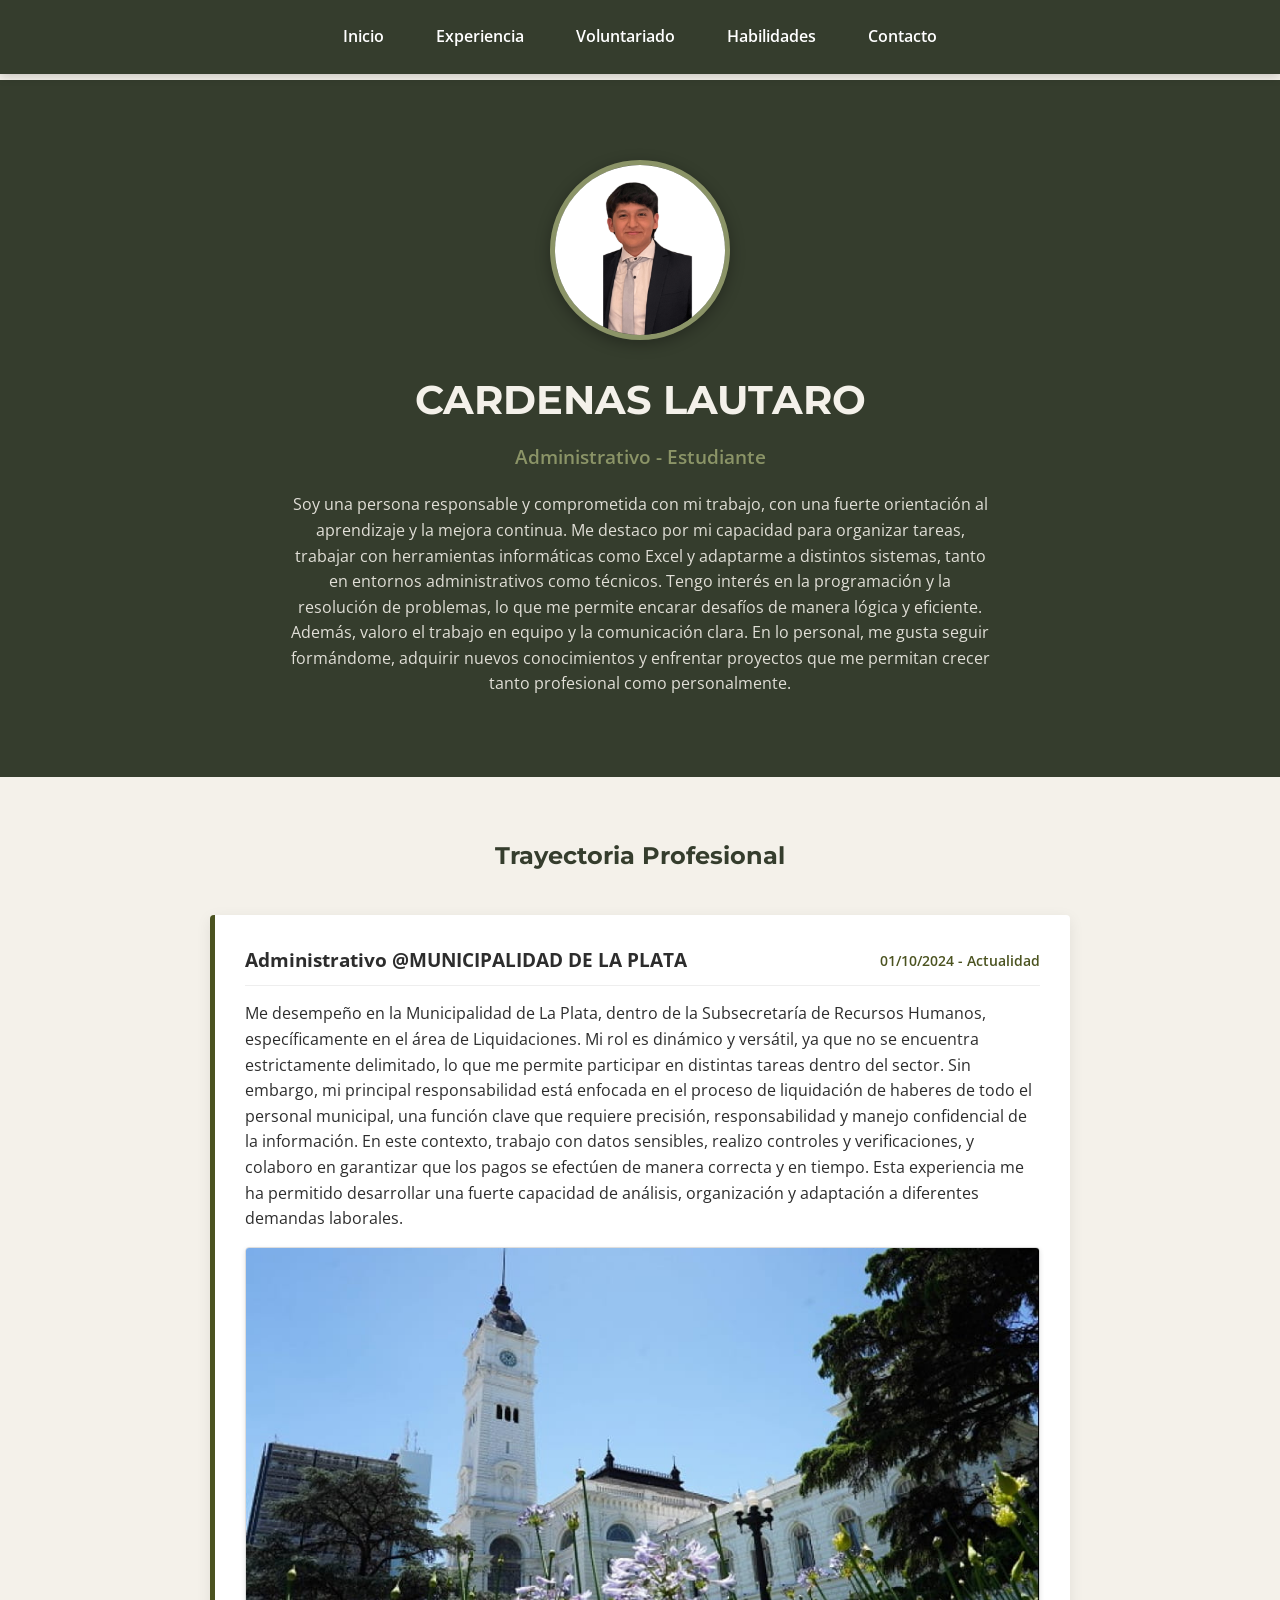
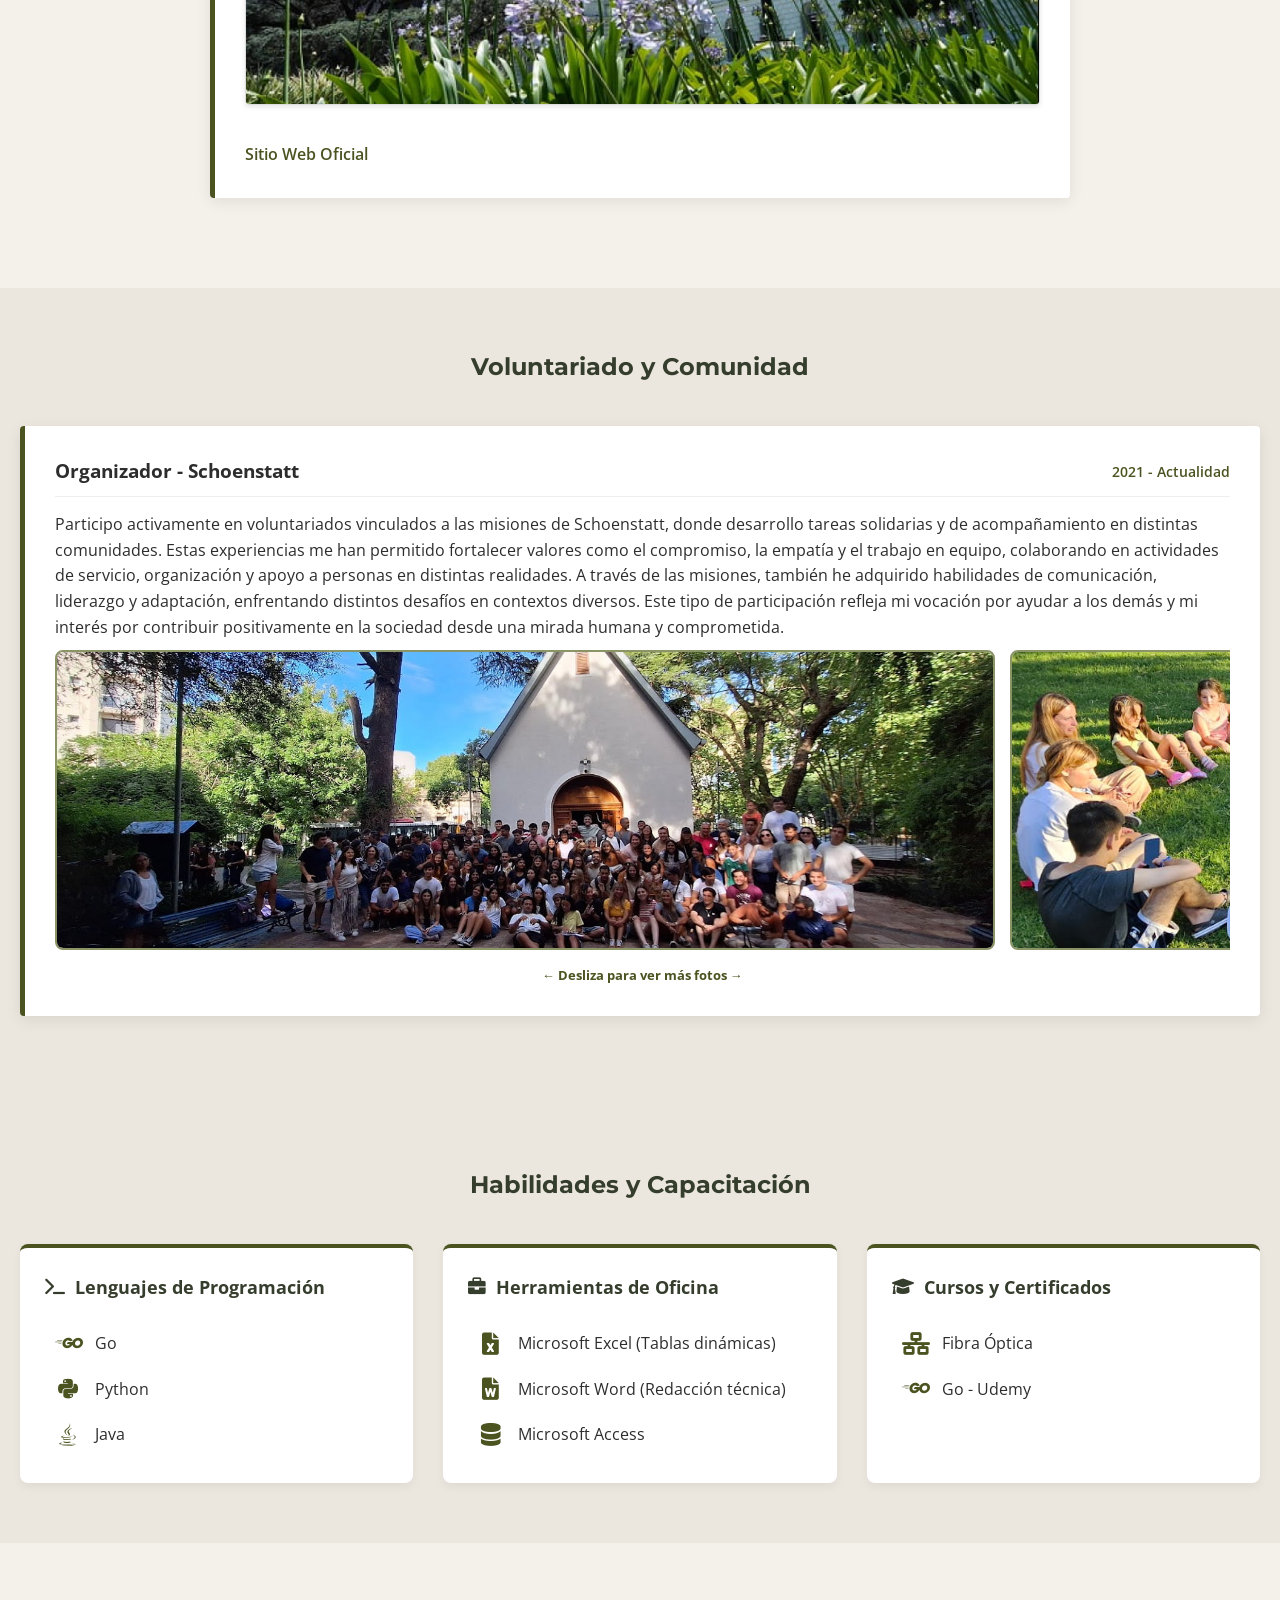
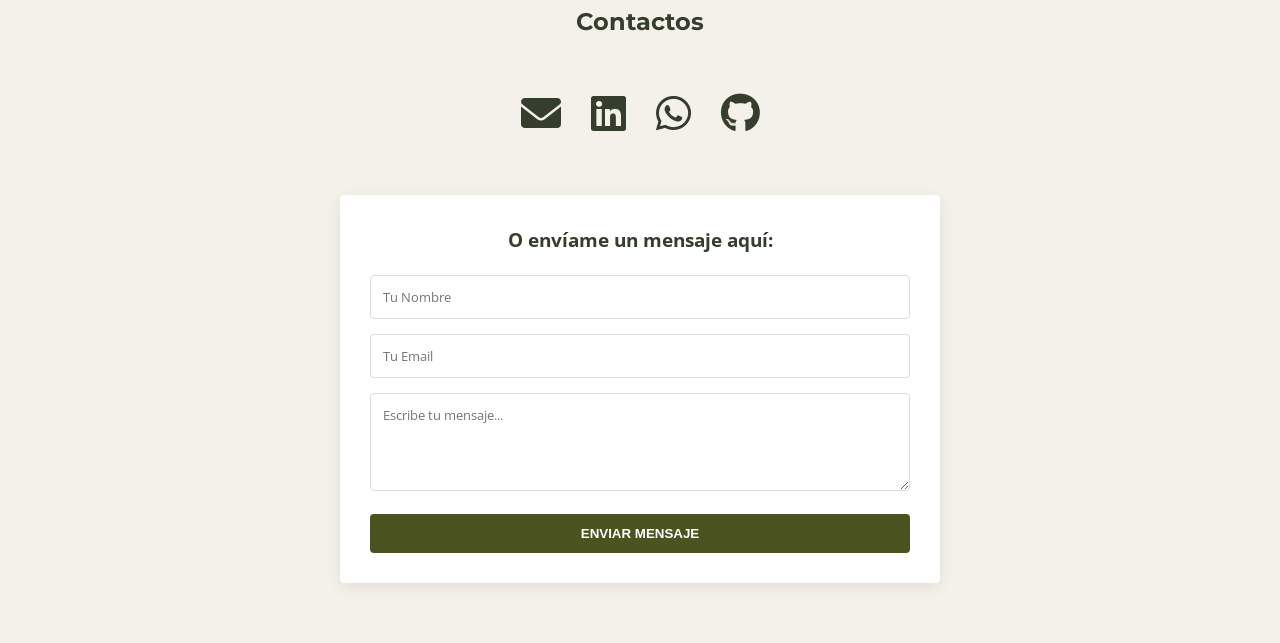
==== index.html @ 881a5c1f "Fix issue #2: Renombrar index.htm a index.html" ====
<!DOCTYPE html>
<html lang="es">
<head>
    <meta charset="UTF-8">
    <meta name="viewport" content="width=device-width, initial-scale=1.0">
    <title>CV Profesional</title> <link href="https://fonts.googleapis.com/css2?family=Montserrat:wght@700&family=Open+Sans:wght@400;600&display=swap" rel="stylesheet">
    <link rel="stylesheet" href="https://cdnjs.cloudflare.com/ajax/libs/font-awesome/6.0.0/css/all.min.css">
    <link rel="stylesheet" href="style.css">
</head>
<body>

    <nav class="navbar">
        <div class="nav-container">
            <a href="#inicio" class="nav-link">Inicio</a>
            <a href="#experiencia" class="nav-link">Experiencia</a>
            <a href="#voluntariado" class="nav-link">Voluntariado</a> 
            <a href="#habilidades" class="nav-link">Habilidades</a>
            <a href="#contacto" class="nav-link">Contacto</a>
        </div>
    </nav>

    <header id="inicio" class="hero-section">
        <div class="hero-content">
            <img src="./fotos/yo.png" alt="Foto de Perfil de TU NOMBRE" class="profile-img">
            
            <h1 class="main-title">CARDENAS LAUTARO</h1> 
            
            <p class="subtitle">Administrativo - Estudiante</p> 
            
            <p class="about-me">Soy una persona responsable y comprometida con mi trabajo, con una fuerte orientación al aprendizaje y la mejora continua. Me destaco por mi capacidad para organizar tareas, trabajar con herramientas informáticas como Excel y adaptarme a distintos sistemas, tanto en entornos administrativos como técnicos. Tengo interés en la programación y la resolución de problemas, lo que me permite encarar desafíos de manera lógica y eficiente. Además, valoro el trabajo en equipo y la comunicación clara. En lo personal, me gusta seguir formándome, adquirir nuevos conocimientos y enfrentar proyectos que me permitan crecer tanto profesional como personalmente.</p> 
        </div>
    </header>

    <section id="experiencia" class="section-container">
        <h2 class="section-title">Trayectoria Profesional</h2>
        
        <div class="card job-card">
            <div class="card-header">
                <h3>Administrativo @MUNICIPALIDAD DE LA PLATA</h3>
                <p class="date">01/10/2024 - Actualidad</p>
            </div>
            
            <div class="card-body">
                <p>Me desempeño en la Municipalidad de La Plata, dentro de la Subsecretaría de Recursos Humanos, específicamente en el área de Liquidaciones. Mi rol es dinámico y versátil, ya que no se encuentra estrictamente delimitado, lo que me permite participar en distintas tareas dentro del sector. Sin embargo, mi principal responsabilidad está enfocada en el proceso de liquidación de haberes de todo el personal municipal, una función clave que requiere precisión, responsabilidad y manejo confidencial de la información. En este contexto, trabajo con datos sensibles, realizo controles y verificaciones, y colaboro en garantizar que los pagos se efectúen de manera correcta y en tiempo. Esta experiencia me ha permitido desarrollar una fuerte capacidad de análisis, organización y adaptación a diferentes demandas laborales.</p>
                
                <img src="./fotos/muni.jpg" alt="Evidencia de trabajo en Empresa" class="work-img">

                <div class="card-links">
                    <a href="https://www.laplata.gob.ar/#/" target="_blank" class="external-link">Sitio Web Oficial</a>
                </div>
            </div>
        </div>
        
        </section>

    <section id="voluntariado" class="section-container bg-alt">
    <h2 class="section-title">Voluntariado y Comunidad</h2>
    
    <div class="card volunteer-card">
        <div class="card-header">
            <h3>Organizador - Schoenstatt</h3>
            <p class="date">2021 - Actualidad</p>
        </div>
        <div class="card-body">
            <p>Participo activamente en voluntariados vinculados a las misiones de Schoenstatt, donde desarrollo tareas solidarias y de acompañamiento en distintas comunidades. Estas experiencias me han permitido fortalecer valores como el compromiso, la empatía y el trabajo en equipo, colaborando en actividades de servicio, organización y apoyo a personas en distintas realidades. A través de las misiones, también he adquirido habilidades de comunicación, liderazgo y adaptación, enfrentando distintos desafíos en contextos diversos. Este tipo de participación refleja mi vocación por ayudar a los demás y mi interés por contribuir positivamente en la sociedad desde una mirada humana y comprometida.</p>
            
            <div class="carrusel">
                <img src="./fotos/mf1.jpg" alt="Foto 1">
                <img src="./fotos/mf2.jpg" alt="Foto 2">
                <img src="./fotos/mf3.jpg" alt="Foto 3">
            </div>
            <p class="instruccion-carrusel">← Desliza para ver más fotos →</p>
        </div>
    </div>
</section>

    </section>

    <section id="habilidades" class="section-container bg-alt">
    <h2 class="section-title">Habilidades y Capacitación</h2>

    <div class="skills-grid-profesional">
        
        <div class="skill-group">
            <h4><i class="fas fa-terminal"></i> Lenguajes de Programación</h4>
            <ul class="lista-habilidades">
                <li><i class="fab fa-golang"></i> Go</li> 
                <li><i class="fab fa-python"></i> Python</li> 
                <li><i class="fab fa-java"></i> Java</li> 
            </ul>
        </div>

        <div class="skill-group">
            <h4><i class="fas fa-briefcase"></i> Herramientas de Oficina</h4>
            <ul class="lista-habilidades">
                <li><i class="fas fa-file-excel"></i> Microsoft Excel (Tablas dinámicas)</li>
                <li><i class="fas fa-file-word"></i> Microsoft Word (Redacción técnica)</li>
                <li><i class="fas fa-database"></i> Microsoft Access</li>
            </ul>
        </div>

        <div class="skill-group">
            <h4><i class="fas fa-graduation-cap"></i> Cursos y Certificados</h4>
            <ul class="lista-habilidades">
                <li><i class="fas fa-network-wired"></i> Fibra Óptica</li>
                <li><i class="fab fa-golang"></i> Go - Udemy</li>
            </ul>
        </div>

    </div>
</section>

    <section id="contacto" class="section-container">
        <h2 class="section-title">Contactos</h2>
        
        <div class="contact-links-bar">
            <a href="mailto:cardenaslautaro@gmail.com" class="contact-icon" title="Enviar Mail">
                <i class="fas fa-envelope"></i>
            </a>
            
            <a href="https://www.linkedin.com/in/lautaro-c%C3%A1rdenas-45a643280/" target="_blank" class="contact-icon" title="LinkedIn">
                <i class="fab fa-linkedin"></i>
            </a>
            
            <a href="https://wa.me/5492214946149" target="_blank" class="contact-icon" title="WhatsApp">
                <i class="fab fa-whatsapp"></i>
            </a>
            
            <a href="https://github.com/lautaroCardenas" target="_blank" class="contact-icon" title="GitHub">
                <i class="fab fa-github"></i>
            </a>
        </div>

        <form class="contact-form">
            <h3>O envíame un mensaje aquí:</h3>
            <div class="form-group">
                <input type="text" placeholder="Tu Nombre" required>
            </div>
            <div class="form-group">
                <input type="email" placeholder="Tu Email" required>
            </div>
            <div class="form-group">
                <textarea rows="4" placeholder="Escribe tu mensaje..."></textarea>
            </div>
            <button type="submit" class="btn-submit">Enviar Mensaje</button>
        </form>
    </section>

    <button id="scroll-btn" class="floating-btn" title="Volver arriba">↑</button>

    <script src="script.js"></script>
</body>
</html>
---- style.css ----
:root {
    --militar-dark: #353d2d;    
    --militar-olive: #4b5320;   
    --militar-accent: #8b9467;  
    --earth-light: #f4f1ea;     
    --text-main: #2d2d2d;
    --text-light: #f4f1ea;
    --white: #ffffff;
    --transition: all 0.3s ease;
}

/* Estilos Globales */
* { box-sizing: border-box; margin: 0; padding: 0; }

body {
    font-family: 'Open Sans', sans-serif;
    color: var(--text-main);
    background-color: var(--earth-light);
    line-height: 1.6;
    scroll-behavior: smooth;
    padding-top: 80px; 
}

/* Navbar */
.navbar {
    position: fixed; top: 0; width: 100%;
    background-color: var(--militar-dark);
    padding: 1rem 0; z-index: 1000;
    box-shadow: 0 2px 10px rgba(0,0,0,0.2);
}
.nav-container { display: flex; justify-content: center; gap: 20px; }
.nav-link {
    color: var(--white); text-decoration: none;
    font-weight: 600; padding: 8px 16px;
    border-radius: 4px; transition: var(--transition);
}

.nav-link:hover {
    background-color: var(--militar-accent);
    color: var(--militar-dark);
}


.hero-section {
    padding: 80px 20px;
    background-color: var(--militar-dark);
    color: var(--text-light);
    text-align: center;
}
.profile-img {
    width: 180px; height: 180px;
    border-radius: 50%;
    border: 5px solid var(--militar-accent);
    margin-bottom: 20px;
    object-fit: cover; /* Asegura que la foto real no se deforme */
    box-shadow: 0 4px 15px rgba(0,0,0,0.3);
}
.main-title { font-family: 'Montserrat', sans-serif; font-size: 2.5rem; margin-bottom: 10px; }
.subtitle { font-size: 1.2rem; color: var(--militar-accent); font-weight: 600; margin-bottom: 20px; }
.about-me { max-width: 700px; margin: 0 auto; font-size: 1rem; opacity: 0.9; }

/* Tarjetas y Contenedores */
.section-container { max-width: 900px; margin: 0 auto; padding: 60px 20px; }
.section-title { text-align: center; margin-bottom: 40px; font-family: 'Montserrat', sans-serif; color: var(--militar-dark); }
.bg-alt { background-color: #ebe7de; max-width: 100%; padding-left: 20px; padding-right: 20px;}
.bg-alt .section-container { max-width: 900px; margin: 0 auto; }

.card {
    background: var(--white);
    padding: 30px;
    border-left: 5px solid var(--militar-olive);
    box-shadow: 0 4px 15px rgba(0,0,0,0.08);
    border-radius: 4px;
    margin-bottom: 30px;
}
.card-header { display: flex; justify-content: space-between; align-items: center; margin-bottom: 15px; border-bottom: 1px solid #eee; padding-bottom: 10px; }
.date { font-weight: 600; color: var(--militar-olive); font-size: 0.9rem; }

/* ESTILOS PARA FOTOS DE TRABAJO/VOLUNTARIADO */
.work-img {
    max-width: 100%;
    height: auto;
    border-radius: 4px;
    margin-top: 15px;
    margin-bottom: 15px;
    border: 1px solid #ddd;
    box-shadow: 0 2px 5px rgba(0,0,0,0.1);
}

.card-links { margin-top: 15px; }
.external-link { color: var(--militar-olive); text-decoration: none; font-weight: 600; }
.external-link:hover { text-decoration: underline; }


.contact-links-bar {
    display: flex;
    justify-content: center;
    gap: 30px;
    margin-bottom: 50px;
    font-size: 2.5rem; /* Tamaño de los iconos */
}
.contact-icon {
    color: var(--militar-dark);
    transition: var(--transition);
    text-decoration: none;
}
.contact-icon:hover {
    color: var(--militar-accent);
    transform: scale(1.15); /* Efecto de agrandamiento al pasar el mouse */
}

/* Formulario */
.contact-form { max-width: 600px; margin: 0 auto; background: var(--white); padding: 30px; border-radius: 4px; box-shadow: 0 4px 15px rgba(0,0,0,0.08); }
.contact-form h3 { margin-bottom: 20px; color: var(--militar-dark); text-align: center; }
.form-group { margin-bottom: 15px; }
.contact-form input, .contact-form textarea { width: 100%; padding: 12px; border: 1px solid #ddd; border-radius: 4px; font-family: inherit; }

.btn-submit {
    background-color: var(--militar-olive); color: var(--white);
    border: none; padding: 12px 25px; width: 100%;
    cursor: pointer; font-weight: bold; text-transform: uppercase;
    transition: var(--transition); border-radius: 4px;
}
.btn-submit:hover { background-color: var(--militar-dark); }

/* Botón Flotante (JavaScript) */
.floating-btn {
    position: fixed; bottom: 30px; right: 30px;
    background-color: var(--militar-accent); color: var(--militar-dark);
    border: none; width: 50px; height: 50px; border-radius: 50%;
    cursor: pointer; box-shadow: 0 4px 10px rgba(0,0,0,0.3);
    display: none; font-size: 1.5rem; font-weight: bold; z-index: 100;
    transition: var(--transition);
}
.floating-btn:hover { background-color: var(--militar-olive); color: var(--white); }

/* Estilos del Carrusel */
.carrusel {
    display: flex;
    overflow-x: auto; /* Permite el scroll horizontal */
    scroll-snap-type: x mandatory; /* Hace que las fotos se "peguen" al deslizar */
    gap: 15px;
    padding: 10px 0;
    scrollbar-width: thin; /* Barra de scroll fina en Firefox */
    scrollbar-color: var(--militar-olive) transparent;
}

.carrusel img {
    flex: 0 0 80%; /* Cada foto ocupa el 80% del ancho de la tarjeta */
    height: 300px;
    object-fit: cover;
    border-radius: 8px;
    scroll-snap-align: center; /* Centra cada foto al deslizar */
    border: 2px solid var(--militar-accent);
}

.instruccion-carrusel {
    text-align: center;
    font-size: 0.8rem;
    color: var(--militar-olive);
    margin-top: 5px;
    font-weight: bold;
}

.carrusel::-webkit-scrollbar {
    height: 8px;
}
.carrusel::-webkit-scrollbar-thumb {
    background: var(--militar-olive);
    border-radius: 10px;
}

/* Contenedor Grid para las listas */
.skills-grid-profesional {
    display: grid;
    grid-template-columns: repeat(auto-fit, minmax(280px, 1fr));
    gap: 30px;
    margin-top: 20px;
}

.skill-group {
    background: var(--white);
    padding: 25px;
    border-radius: 8px;
    box-shadow: 0 4px 10px rgba(0,0,0,0.05);
    border-top: 4px solid var(--militar-olive); 
}

.skill-group h4 {
    margin-bottom: 20px;
    color: var(--militar-dark);
    font-size: 1.1rem;
    display: flex;
    align-items: center;
    gap: 10px;
}

/* Estilo de la lista con logos */
.lista-habilidades {
    list-style: none;
    padding: 0;
}

.lista-habilidades li {
    display: flex;
    align-items: center;
    gap: 15px; /* Espacio entre el logo y el texto */
    padding: 10px;
    border-radius: 5px;
    transition: var(--transition); 
    cursor: default;
}

/* ICONOS */
.lista-habilidades li i {
    font-size: 1.4rem;
    color: var(--militar-olive);
    width: 25px; 
    text-align: center;
}


.lista-habilidades li:hover {
    background-color: var(--militar-accent);
    color: var(--white);
}

.lista-habilidades li:hover i {
    color: var(--white); 
}
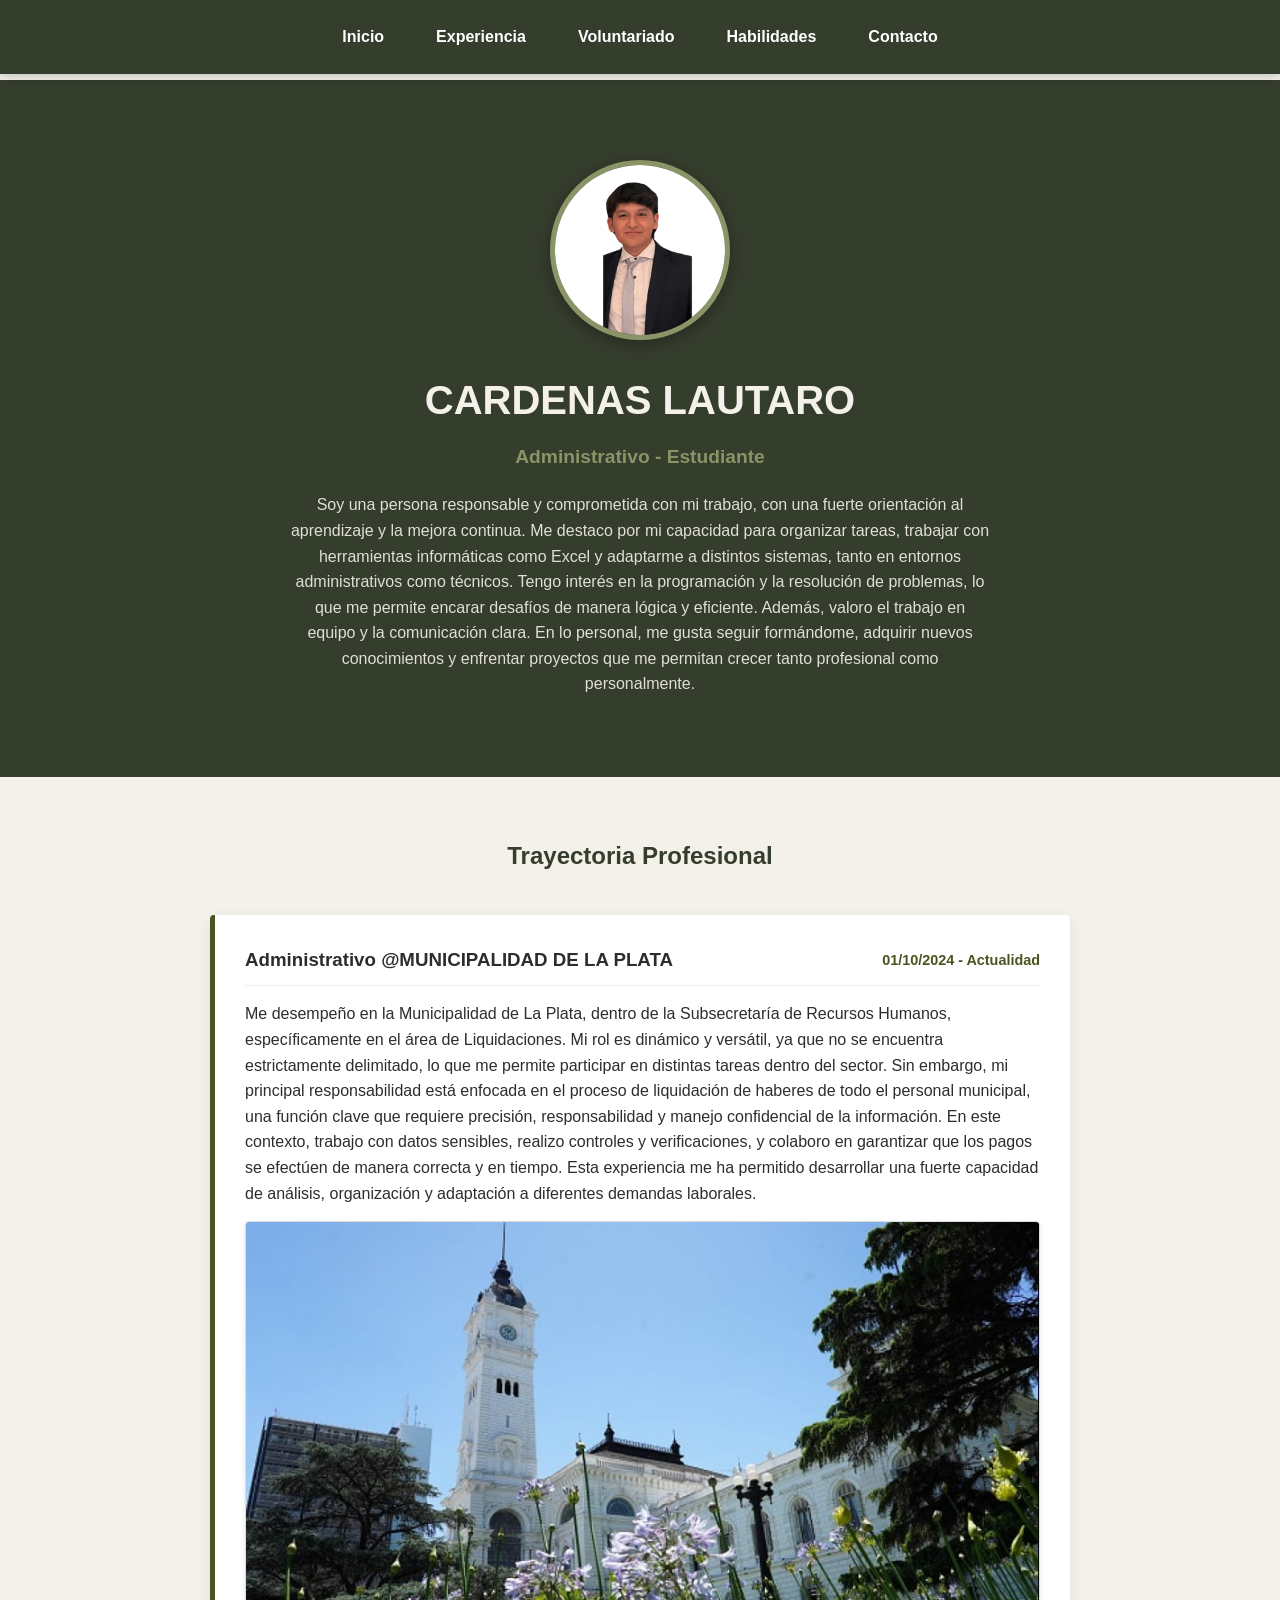
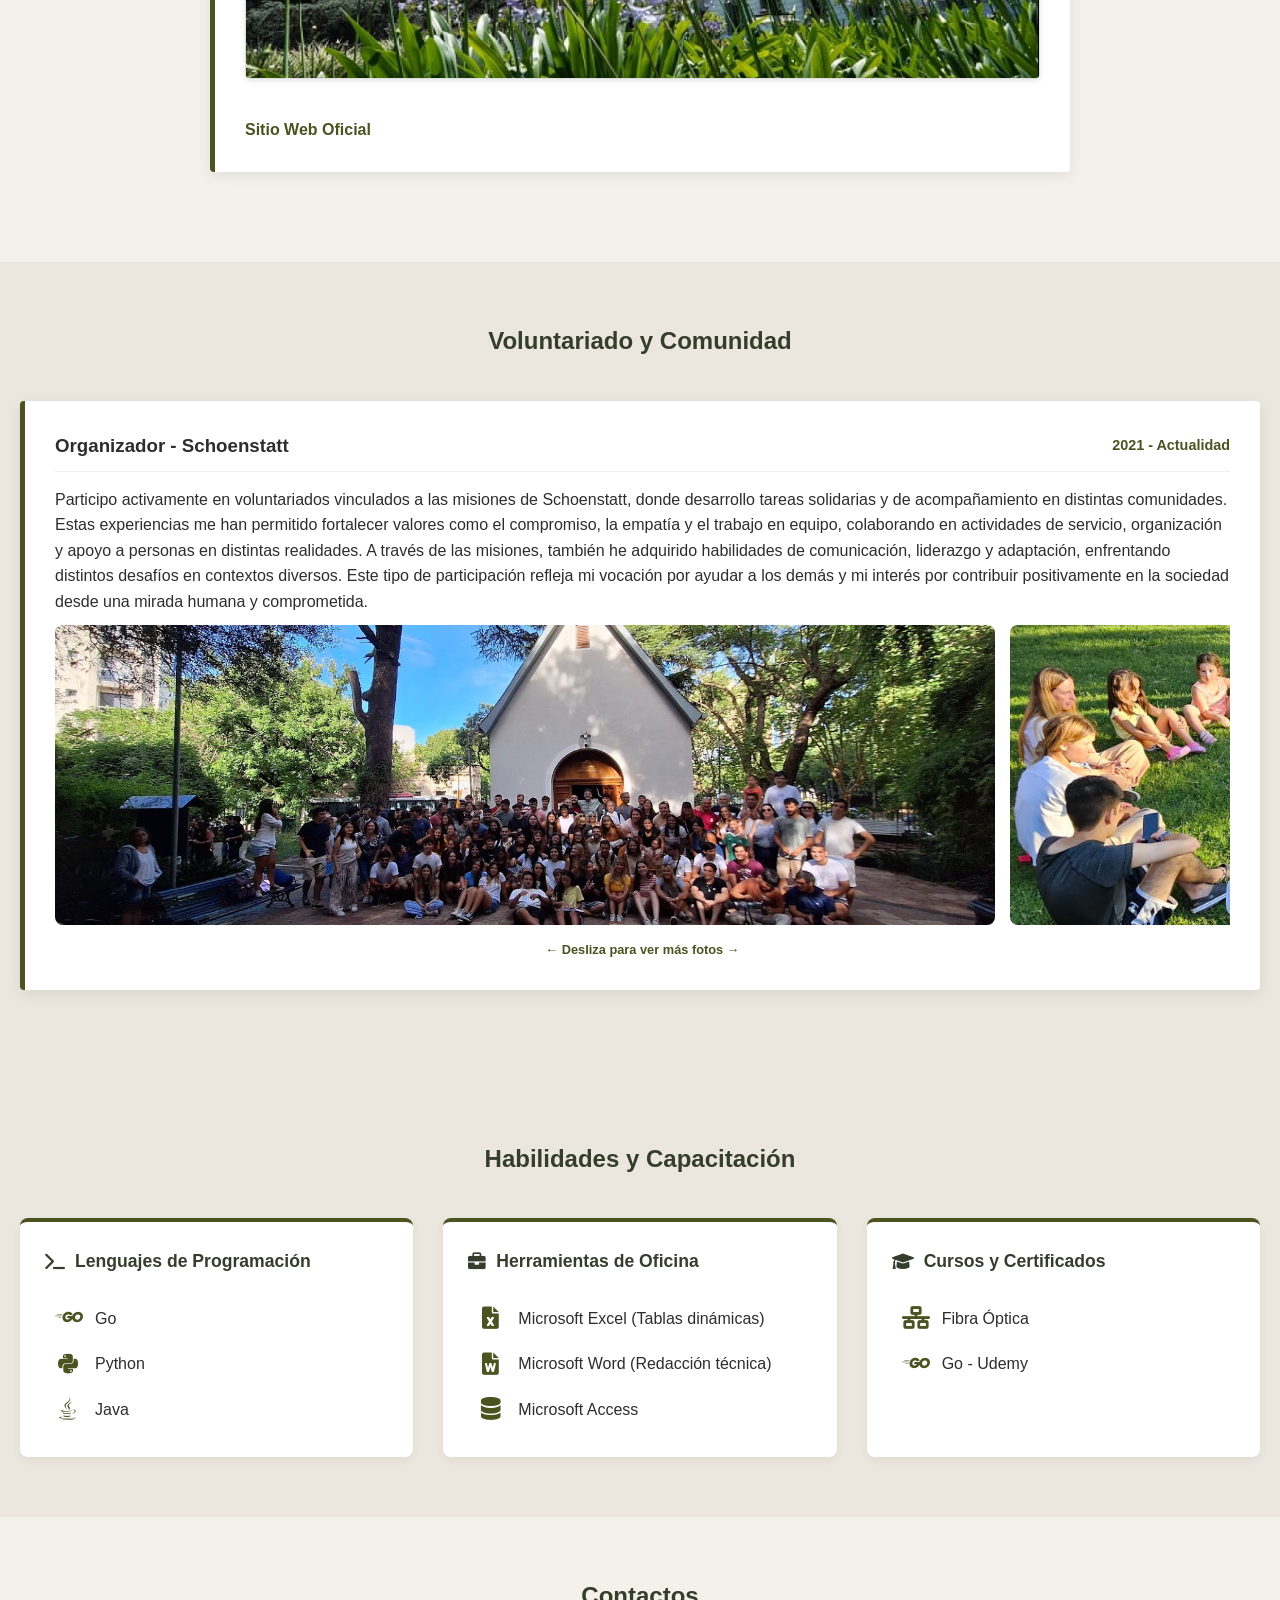
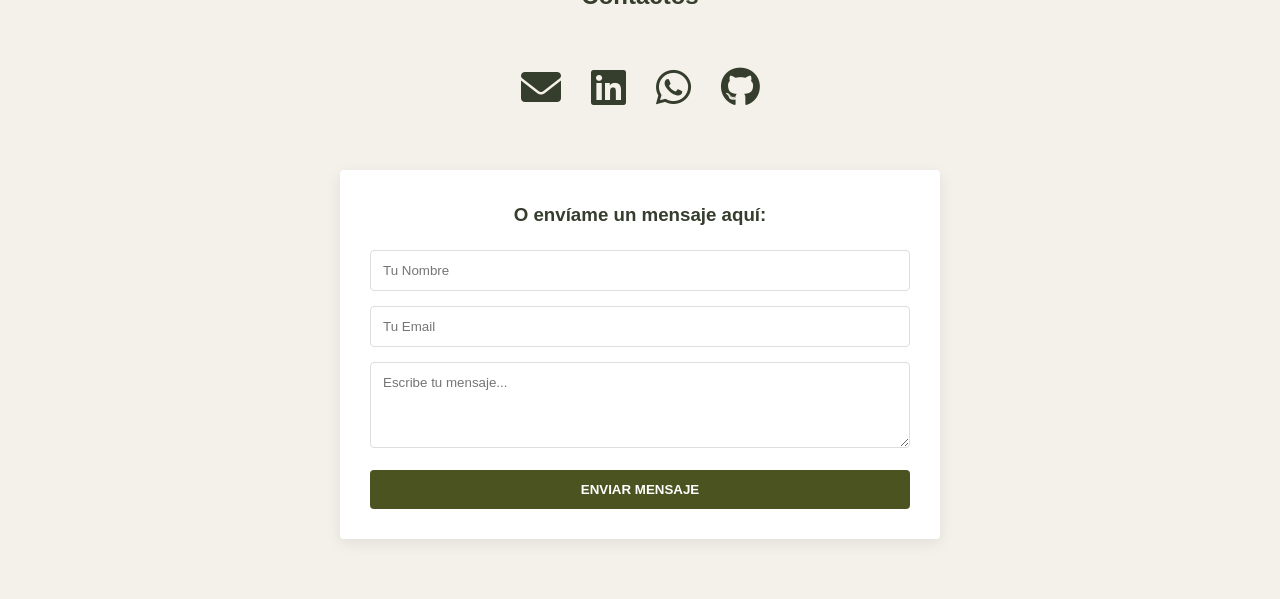
==== commit 37e6e2d8: "Merge branch 'main' into 2-typo-nombre-archivo" ====
--- a/index.html
+++ b/index.html
@@ -3,7 +3,7 @@
 <head>
     <meta charset="UTF-8">
     <meta name="viewport" content="width=device-width, initial-scale=1.0">
-    <title>CV Profesional</title> <link href="https://fonts.googleapis.com/css2?family=Montserrat:wght@700&family=Open+Sans:wght@400;600&display=swap" rel="stylesheet">
+    <title>CV Profesional</title>
     <link rel="stylesheet" href="https://cdnjs.cloudflare.com/ajax/libs/font-awesome/6.0.0/css/all.min.css">
     <link rel="stylesheet" href="style.css">
 </head>
@@ -46,7 +46,7 @@
                 <img src="./fotos/muni.jpg" alt="Evidencia de trabajo en Empresa" class="work-img">
 
                 <div class="card-links">
-                    <a href="https://www.laplata.gob.ar/#/" target="_blank" class="external-link">Sitio Web Oficial</a>
+                    <a href="https://www.laplata.gob.ar/#/" target="_blank" rel="noopener noreferrer" class="external-link">Sitio Web Oficial</a>
                 </div>
             </div>
         </div>
@@ -65,9 +65,9 @@
             <p>Participo activamente en voluntariados vinculados a las misiones de Schoenstatt, donde desarrollo tareas solidarias y de acompañamiento en distintas comunidades. Estas experiencias me han permitido fortalecer valores como el compromiso, la empatía y el trabajo en equipo, colaborando en actividades de servicio, organización y apoyo a personas en distintas realidades. A través de las misiones, también he adquirido habilidades de comunicación, liderazgo y adaptación, enfrentando distintos desafíos en contextos diversos. Este tipo de participación refleja mi vocación por ayudar a los demás y mi interés por contribuir positivamente en la sociedad desde una mirada humana y comprometida.</p>
             
             <div class="carrusel">
-                <img src="./fotos/mf1.jpg" alt="Foto 1">
-                <img src="./fotos/mf2.jpg" alt="Foto 2">
-                <img src="./fotos/mf3.jpg" alt="Foto 3">
+                <img src="./fotos/mf1.jpg" alt="Foto 1" class="carrusel-img">
+                <img src="./fotos/mf2.jpg" alt="Foto 2" class="carrusel-img">
+                <img src="./fotos/mf3.jpg" alt="Foto 3" class="carrusel-img">
             </div>
             <p class="instruccion-carrusel">← Desliza para ver más fotos →</p>
         </div>
@@ -118,15 +118,15 @@
                 <i class="fas fa-envelope"></i>
             </a>
             
-            <a href="https://www.linkedin.com/in/lautaro-c%C3%A1rdenas-45a643280/" target="_blank" class="contact-icon" title="LinkedIn">
+            <a href="https://www.linkedin.com/in/lautaro-c%C3%A1rdenas-45a643280/" target="_blank" rel="noopener noreferrer" class="contact-icon" title="LinkedIn">
                 <i class="fab fa-linkedin"></i>
             </a>
-            
-            <a href="https://wa.me/5492214946149" target="_blank" class="contact-icon" title="WhatsApp">
+                        
+            <a href="https://wa.me/5492214946149" target="_blank" rel="noopener noreferrer" class="contact-icon" title="WhatsApp">
                 <i class="fab fa-whatsapp"></i>
             </a>
-            
-            <a href="https://github.com/lautaroCardenas" target="_blank" class="contact-icon" title="GitHub">
+                        
+            <a href="https://github.com/lautaroCardenas" target="_blank" rel="noopener noreferrer" class="contact-icon" title="GitHub">
                 <i class="fab fa-github"></i>
             </a>
         </div>
--- a/style.css
+++ b/style.css
@@ -1,4 +1,23 @@
-
+@font-face {
+    font-family: 'Montserrat';
+    src: url('./fonts/Montserrat-Bold.ttf') format('truetype');
+    font-weight: 700;
+    font-style: normal;
+}
+
+@font-face {
+    font-family: 'Open Sans';
+    src: url('./fonts/OpenSans-Regular.ttf') format('truetype');
+    font-weight: 400;
+    font-style: normal;
+}
+
+@font-face {
+    font-family: 'Open Sans';
+    src: url('./fonts/OpenSans-SemiBold.ttf') format('truetype');
+    font-weight: 600;
+    font-style: normal;
+}
 :root {
     --militar-dark: #353d2d;    
     --militar-olive: #4b5320;   
@@ -43,18 +62,20 @@
 
 
 .hero-section {
-    padding: 80px 20px;
-    background-color: var(--militar-dark);
+    padding: 5rem 1.25rem; /* 80px / 16 = 5rem | 20px / 16 = 1.25rem */
+    background-color: var(--militar-dark); /* O el nombre semántico que pusiste en el issue 6 */
     color: var(--text-light);
     text-align: center;
 }
+
 .profile-img {
-    width: 180px; height: 180px;
+    width: 11.25rem; /* 180px / 16 = 11.25rem */
+    height: 11.25rem;
     border-radius: 50%;
-    border: 5px solid var(--militar-accent);
-    margin-bottom: 20px;
+    border: 0.3125rem solid var(--militar-accent); /* 5px / 16 = 0.3125rem */
+    margin-bottom: 1.25rem; /* 20px / 16 = 1.25rem */
     object-fit: cover; /* Asegura que la foto real no se deforme */
-    box-shadow: 0 4px 15px rgba(0,0,0,0.3);
+    box-shadow: 0 0.25rem 0.9375rem rgba(0, 0, 0, 0.3); /* 4px y 15px pasados a rem */
 }
 .main-title { font-family: 'Montserrat', sans-serif; font-size: 2.5rem; margin-bottom: 10px; }
 .subtitle { font-size: 1.2rem; color: var(--militar-accent); font-weight: 600; margin-bottom: 20px; }
@@ -146,13 +167,13 @@
     scrollbar-color: var(--militar-olive) transparent;
 }
 
-.carrusel img {
-    flex: 0 0 80%; /* Cada foto ocupa el 80% del ancho de la tarjeta */
-    height: 300px;
+.carrusel-img {
+    flex: 0 0 80%; /* Cada foto ocupa el 80% de la tarjeta */
+    height: 18.75rem; /* 300px / 16 = 18.75rem */
     object-fit: cover;
-    border-radius: 8px;
+    border-radius: 0.5rem; /* 8px / 16 = 0.5rem */
     scroll-snap-align: center; /* Centra cada foto al deslizar */
-    border: 2px solid var(--militar-accent);
+    border: 0.125rem solid var(--color-acento); /* Asumiendo que cambiaste el nombre en el issue #6 */
 }
 
 .instruccion-carrusel {
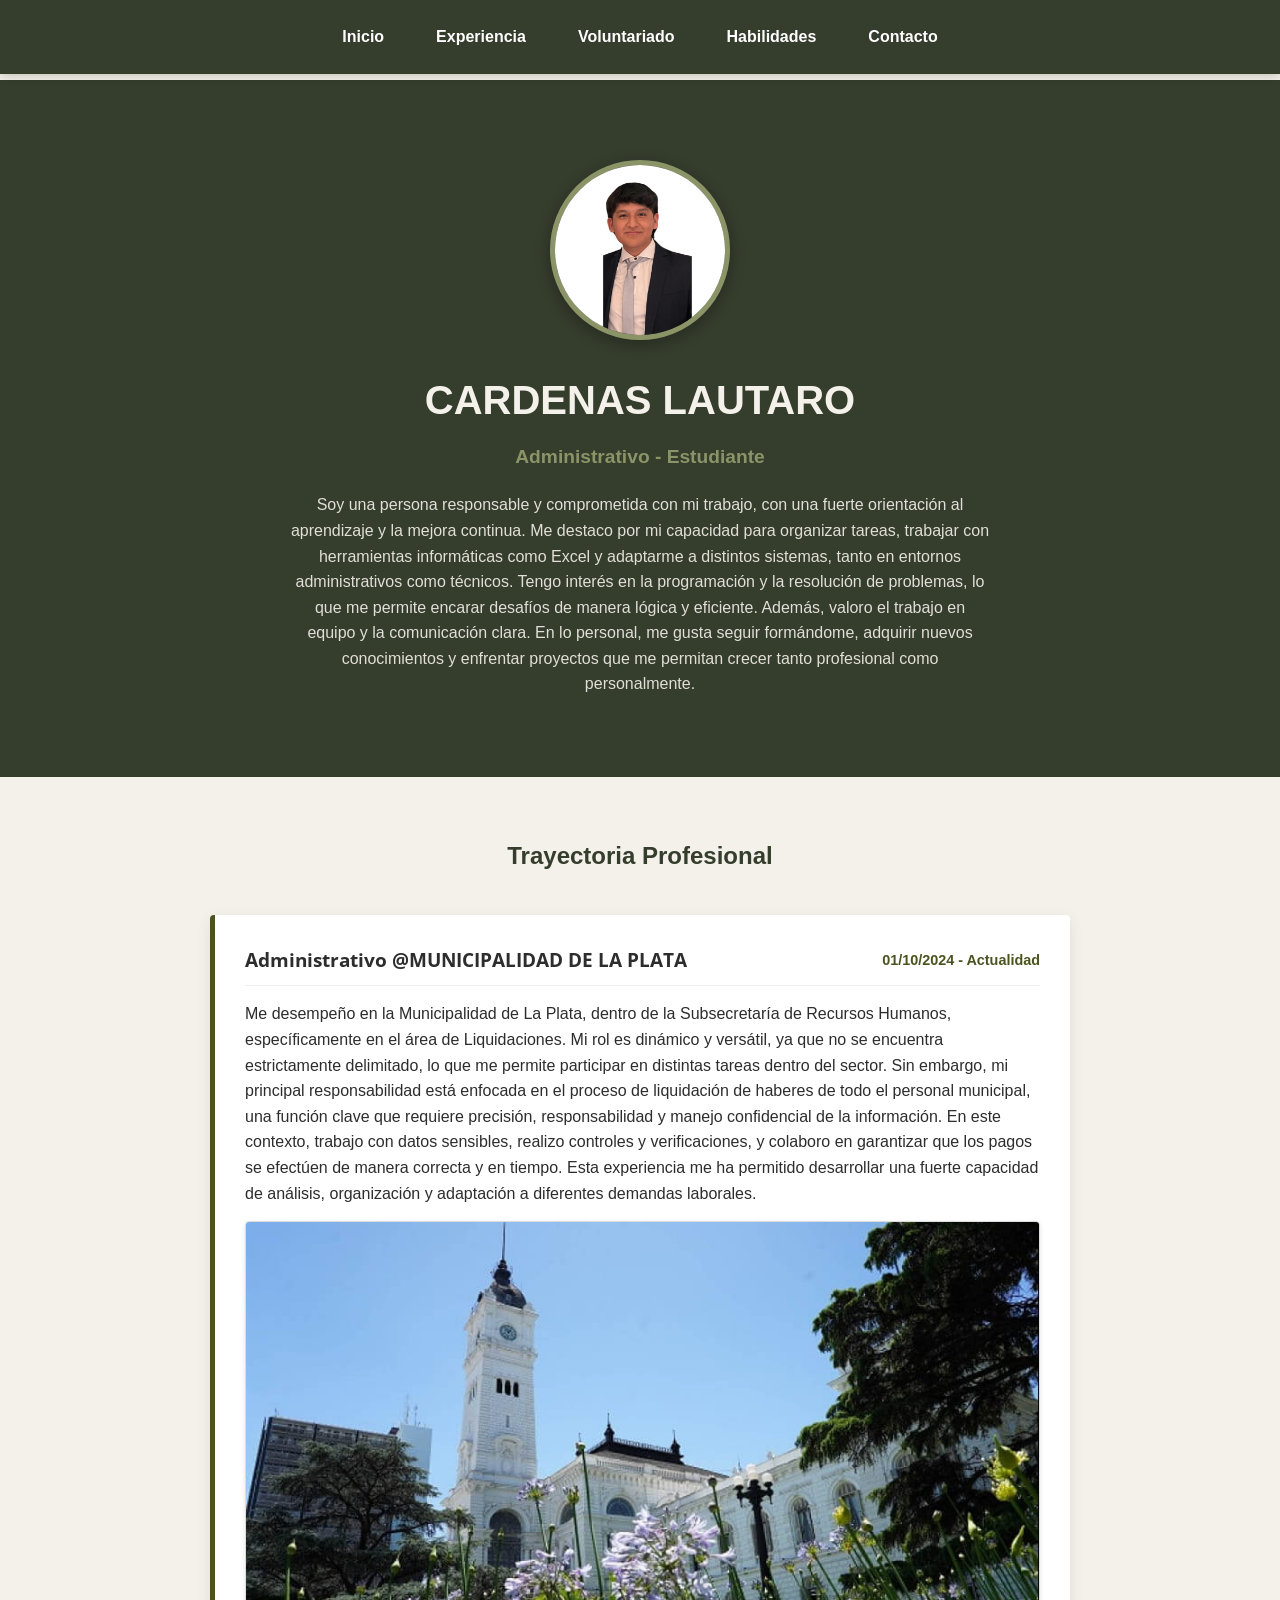
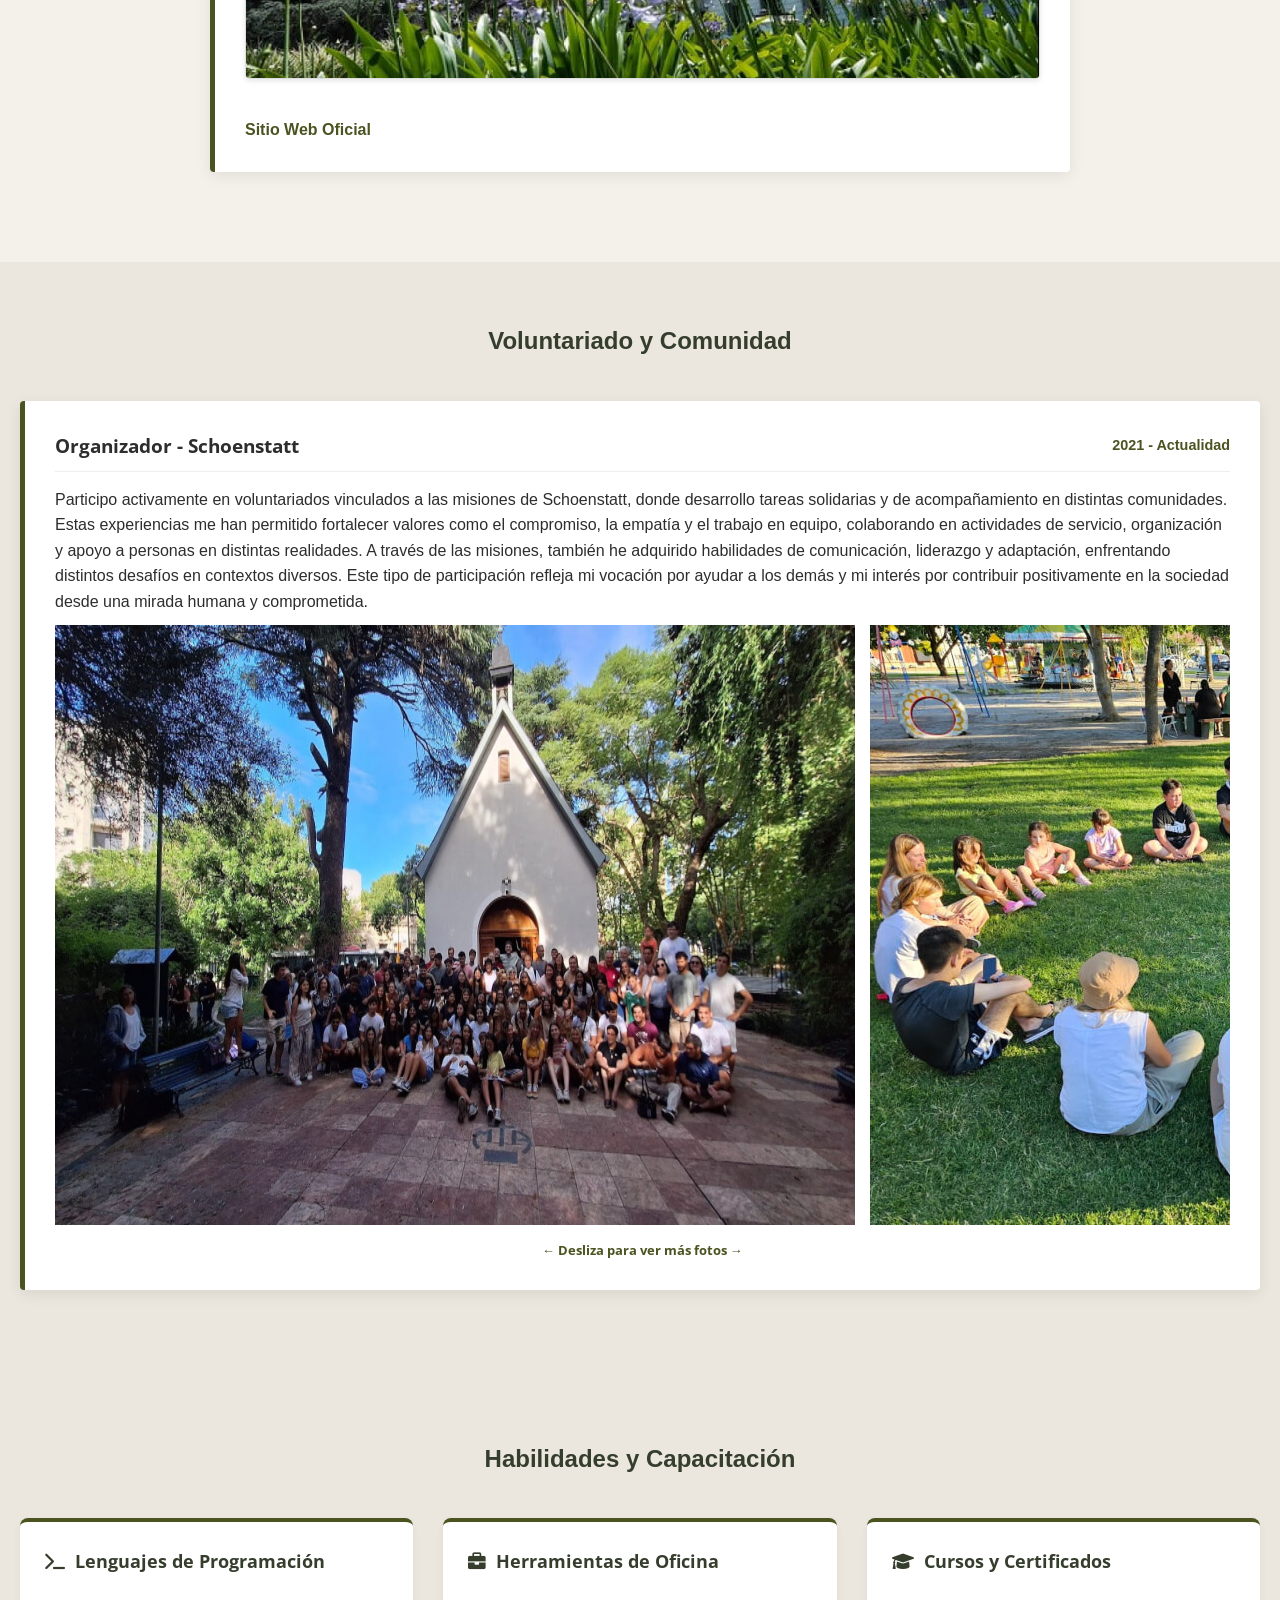
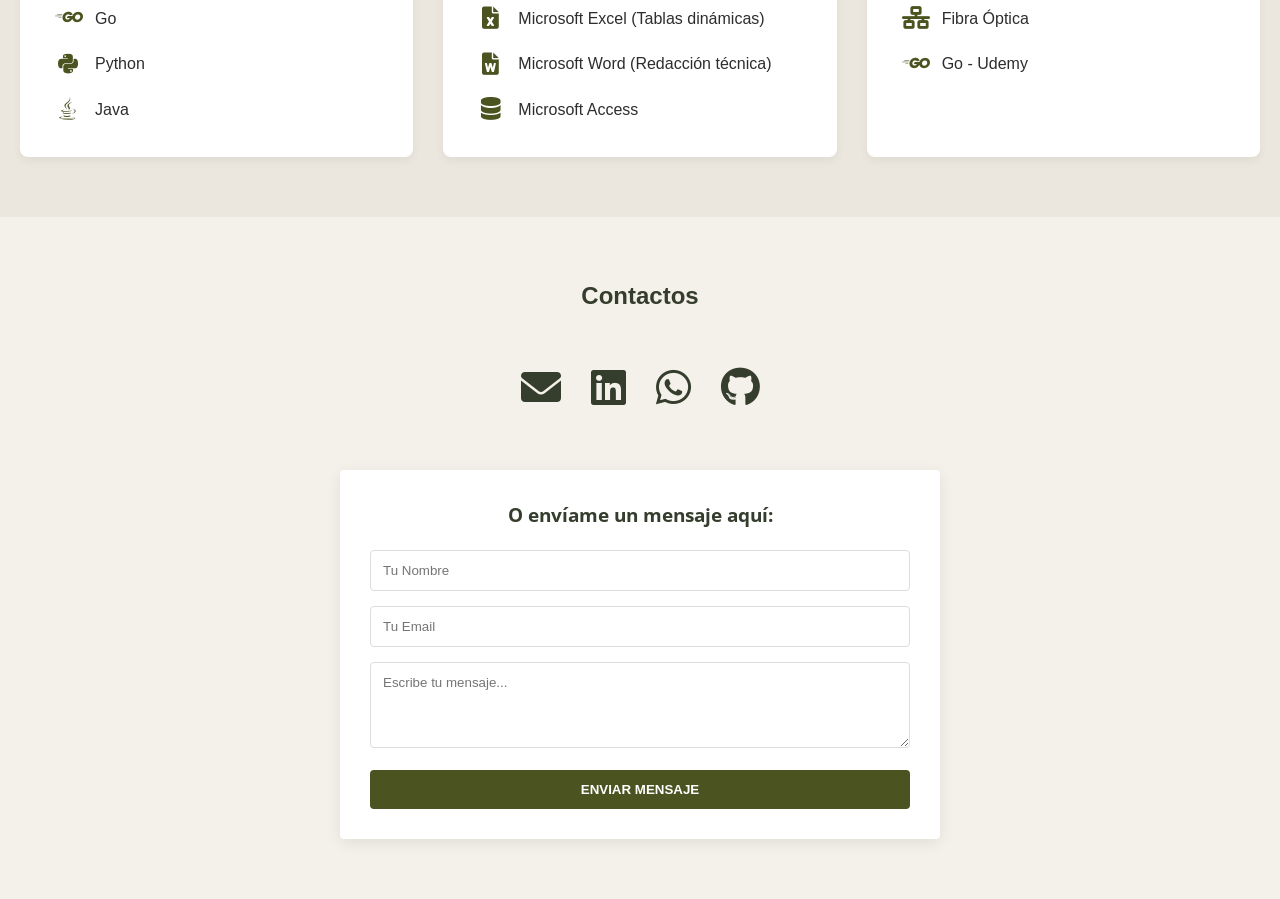
==== commit 5f8b8a5b: "Corrección: Renombro archivo principal a index.html" ====
--- a/index.html
+++ b/index.html
@@ -3,7 +3,7 @@
 <head>
     <meta charset="UTF-8">
     <meta name="viewport" content="width=device-width, initial-scale=1.0">
-    <title>CV Profesional</title>
+    <title>CV Profesional</title> <link href="https://fonts.googleapis.com/css2?family=Montserrat:wght@700&family=Open+Sans:wght@400;600&display=swap" rel="stylesheet">
     <link rel="stylesheet" href="https://cdnjs.cloudflare.com/ajax/libs/font-awesome/6.0.0/css/all.min.css">
     <link rel="stylesheet" href="style.css">
 </head>
@@ -21,7 +21,7 @@
 
     <header id="inicio" class="hero-section">
         <div class="hero-content">
-            <img src="./fotos/yo.png" alt="Foto de Perfil de TU NOMBRE" class="profile-img">
+            <img src="./fotos/yo.jpg" alt="Foto de Perfil de TU NOMBRE" class="profile-img">
             
             <h1 class="main-title">CARDENAS LAUTARO</h1> 
             
@@ -46,7 +46,7 @@
                 <img src="./fotos/muni.jpg" alt="Evidencia de trabajo en Empresa" class="work-img">
 
                 <div class="card-links">
-                    <a href="https://www.laplata.gob.ar/#/" target="_blank" rel="noopener noreferrer" class="external-link">Sitio Web Oficial</a>
+                    <a href="https://www.laplata.gob.ar/#/" target="_blank" class="external-link">Sitio Web Oficial</a>
                 </div>
             </div>
         </div>
@@ -65,9 +65,9 @@
             <p>Participo activamente en voluntariados vinculados a las misiones de Schoenstatt, donde desarrollo tareas solidarias y de acompañamiento en distintas comunidades. Estas experiencias me han permitido fortalecer valores como el compromiso, la empatía y el trabajo en equipo, colaborando en actividades de servicio, organización y apoyo a personas en distintas realidades. A través de las misiones, también he adquirido habilidades de comunicación, liderazgo y adaptación, enfrentando distintos desafíos en contextos diversos. Este tipo de participación refleja mi vocación por ayudar a los demás y mi interés por contribuir positivamente en la sociedad desde una mirada humana y comprometida.</p>
             
             <div class="carrusel">
-                <img src="./fotos/mf1.jpg" alt="Foto 1" class="carrusel-img">
-                <img src="./fotos/mf2.jpg" alt="Foto 2" class="carrusel-img">
-                <img src="./fotos/mf3.jpg" alt="Foto 3" class="carrusel-img">
+                <img src="./fotos/mf1.jpg" alt="Foto 1">
+                <img src="./fotos/mf2.jpg" alt="Foto 2">
+                <img src="./fotos/mf3.jpg" alt="Foto 3">
             </div>
             <p class="instruccion-carrusel">← Desliza para ver más fotos →</p>
         </div>
@@ -118,15 +118,15 @@
                 <i class="fas fa-envelope"></i>
             </a>
             
-            <a href="https://www.linkedin.com/in/lautaro-c%C3%A1rdenas-45a643280/" target="_blank" rel="noopener noreferrer" class="contact-icon" title="LinkedIn">
+            <a href="https://www.linkedin.com/in/lautaro-c%C3%A1rdenas-45a643280/" target="_blank" class="contact-icon" title="LinkedIn">
                 <i class="fab fa-linkedin"></i>
             </a>
-                        
-            <a href="https://wa.me/5492214946149" target="_blank" rel="noopener noreferrer" class="contact-icon" title="WhatsApp">
+            
+            <a href="https://wa.me/5492214946149" target="_blank" class="contact-icon" title="WhatsApp">
                 <i class="fab fa-whatsapp"></i>
             </a>
-                        
-            <a href="https://github.com/lautaroCardenas" target="_blank" rel="noopener noreferrer" class="contact-icon" title="GitHub">
+            
+            <a href="https://github.com/lautaroCardenas" target="_blank" class="contact-icon" title="GitHub">
                 <i class="fab fa-github"></i>
             </a>
         </div>
--- a/style.css
+++ b/style.css
@@ -19,23 +19,26 @@
     font-style: normal;
 }
 :root {
-    --militar-dark: #353d2d;    
-    --militar-olive: #4b5320;   
-    --militar-accent: #8b9467;  
-    --earth-light: #f4f1ea;     
-    --text-main: #2d2d2d;
-    --text-light: #f4f1ea;
-    --white: #ffffff;
-    --transition: all 0.3s ease;
+    --color-primario: #353d2d;
+    --color-secundario: #4b5320;
+    --color-acento: #8b9467;
+    --fondo-principal: #f4f1ea;
+    --texto-principal: #2d2d2d;
+    --texto-claro: #f4f1ea;
+    --fondo-tarjetas: #ffffff;
+    --transicion-base: all 0.3s ease;
 }
 
 /* Estilos Globales */
 * { box-sizing: border-box; margin: 0; padding: 0; }
 
 body {
-    font-family: 'Open Sans', sans-serif;
+    font-family: 'Montserrat', sans-serif;
     color: var(--text-main);
     background-color: var(--earth-light);
+    font-family: 'Open Sans', sans-serif;
+    color: var(--texto-principal);
+    background-color: var(--fondo-principal);
     line-height: 1.6;
     scroll-behavior: smooth;
     padding-top: 80px; 
@@ -44,20 +47,20 @@
 /* Navbar */
 .navbar {
     position: fixed; top: 0; width: 100%;
-    background-color: var(--militar-dark);
+    background-color: var(--color-primario);
     padding: 1rem 0; z-index: 1000;
     box-shadow: 0 2px 10px rgba(0,0,0,0.2);
 }
 .nav-container { display: flex; justify-content: center; gap: 20px; }
 .nav-link {
-    color: var(--white); text-decoration: none;
+    color: var(--fondo-tarjetas); text-decoration: none;
     font-weight: 600; padding: 8px 16px;
-    border-radius: 4px; transition: var(--transition);
+    border-radius: 4px; transition: var(--transicion-base);
 }
 
 .nav-link:hover {
-    background-color: var(--militar-accent);
-    color: var(--militar-dark);
+    background-color: var(--color-acento);
+    color: var(--color-primario);
 }
 
 
@@ -65,6 +68,9 @@
     padding: 5rem 1.25rem; /* 80px / 16 = 5rem | 20px / 16 = 1.25rem */
     background-color: var(--militar-dark); /* O el nombre semántico que pusiste en el issue 6 */
     color: var(--text-light);
+    padding: 80px 20px;
+    background-color: var(--color-primario);
+    color: var(--texto-claro);
     text-align: center;
 }
 
@@ -74,29 +80,31 @@
     border-radius: 50%;
     border: 0.3125rem solid var(--militar-accent); /* 5px / 16 = 0.3125rem */
     margin-bottom: 1.25rem; /* 20px / 16 = 1.25rem */
+    border: 5px solid var(--color-acento);
+    margin-bottom: 20px;
     object-fit: cover; /* Asegura que la foto real no se deforme */
     box-shadow: 0 0.25rem 0.9375rem rgba(0, 0, 0, 0.3); /* 4px y 15px pasados a rem */
 }
 .main-title { font-family: 'Montserrat', sans-serif; font-size: 2.5rem; margin-bottom: 10px; }
-.subtitle { font-size: 1.2rem; color: var(--militar-accent); font-weight: 600; margin-bottom: 20px; }
+.subtitle { font-size: 1.2rem; color: var(--color-acento); font-weight: 600; margin-bottom: 20px; }
 .about-me { max-width: 700px; margin: 0 auto; font-size: 1rem; opacity: 0.9; }
 
 /* Tarjetas y Contenedores */
 .section-container { max-width: 900px; margin: 0 auto; padding: 60px 20px; }
-.section-title { text-align: center; margin-bottom: 40px; font-family: 'Montserrat', sans-serif; color: var(--militar-dark); }
+.section-title { text-align: center; margin-bottom: 40px; font-family: 'Montserrat', sans-serif; color: var(--color-primario); }
 .bg-alt { background-color: #ebe7de; max-width: 100%; padding-left: 20px; padding-right: 20px;}
 .bg-alt .section-container { max-width: 900px; margin: 0 auto; }
 
 .card {
-    background: var(--white);
+    background: var(--fondo-tarjetas);
     padding: 30px;
-    border-left: 5px solid var(--militar-olive);
+    border-left: 5px solid var(--color-secundario);
     box-shadow: 0 4px 15px rgba(0,0,0,0.08);
     border-radius: 4px;
     margin-bottom: 30px;
 }
 .card-header { display: flex; justify-content: space-between; align-items: center; margin-bottom: 15px; border-bottom: 1px solid #eee; padding-bottom: 10px; }
-.date { font-weight: 600; color: var(--militar-olive); font-size: 0.9rem; }
+.date { font-weight: 600; color: var(--color-secundario); font-size: 0.9rem; }
 
 /* ESTILOS PARA FOTOS DE TRABAJO/VOLUNTARIADO */
 .work-img {
@@ -110,7 +118,7 @@
 }
 
 .card-links { margin-top: 15px; }
-.external-link { color: var(--militar-olive); text-decoration: none; font-weight: 600; }
+.external-link { color: var(--color-secundario); text-decoration: none; font-weight: 600; }
 .external-link:hover { text-decoration: underline; }
 
 
@@ -122,39 +130,39 @@
     font-size: 2.5rem; /* Tamaño de los iconos */
 }
 .contact-icon {
-    color: var(--militar-dark);
-    transition: var(--transition);
+    color: var(--color-primario);
+    transition: var(--transicion-base);
     text-decoration: none;
 }
 .contact-icon:hover {
-    color: var(--militar-accent);
+    color: var(--color-acento);
     transform: scale(1.15); /* Efecto de agrandamiento al pasar el mouse */
 }
 
 /* Formulario */
-.contact-form { max-width: 600px; margin: 0 auto; background: var(--white); padding: 30px; border-radius: 4px; box-shadow: 0 4px 15px rgba(0,0,0,0.08); }
-.contact-form h3 { margin-bottom: 20px; color: var(--militar-dark); text-align: center; }
+.contact-form { max-width: 600px; margin: 0 auto; background: var(--fondo-tarjetas); padding: 30px; border-radius: 4px; box-shadow: 0 4px 15px rgba(0,0,0,0.08); }
+.contact-form h3 { margin-bottom: 20px; color: var(--color-primario); text-align: center; }
 .form-group { margin-bottom: 15px; }
 .contact-form input, .contact-form textarea { width: 100%; padding: 12px; border: 1px solid #ddd; border-radius: 4px; font-family: inherit; }
 
 .btn-submit {
-    background-color: var(--militar-olive); color: var(--white);
+    background-color: var(--color-secundario); color: var(--fondo-tarjetas);
     border: none; padding: 12px 25px; width: 100%;
     cursor: pointer; font-weight: bold; text-transform: uppercase;
-    transition: var(--transition); border-radius: 4px;
-}
-.btn-submit:hover { background-color: var(--militar-dark); }
+    transition: var(--transicion-base); border-radius: 4px;
+}
+.btn-submit:hover { background-color: var(--color-primario); }
 
 /* Botón Flotante (JavaScript) */
 .floating-btn {
     position: fixed; bottom: 30px; right: 30px;
-    background-color: var(--militar-accent); color: var(--militar-dark);
+    background-color: var(--color-acento); color: var(--color-primario);
     border: none; width: 50px; height: 50px; border-radius: 50%;
     cursor: pointer; box-shadow: 0 4px 10px rgba(0,0,0,0.3);
     display: none; font-size: 1.5rem; font-weight: bold; z-index: 100;
-    transition: var(--transition);
-}
-.floating-btn:hover { background-color: var(--militar-olive); color: var(--white); }
+    transition: var(--transicion-base);
+}
+.floating-btn:hover { background-color: var(--color-secundario); color: var(--fondo-tarjetas); }
 
 /* Estilos del Carrusel */
 .carrusel {
@@ -164,7 +172,7 @@
     gap: 15px;
     padding: 10px 0;
     scrollbar-width: thin; /* Barra de scroll fina en Firefox */
-    scrollbar-color: var(--militar-olive) transparent;
+    scrollbar-color: var(--color-secundario) transparent;
 }
 
 .carrusel-img {
@@ -174,12 +182,13 @@
     border-radius: 0.5rem; /* 8px / 16 = 0.5rem */
     scroll-snap-align: center; /* Centra cada foto al deslizar */
     border: 0.125rem solid var(--color-acento); /* Asumiendo que cambiaste el nombre en el issue #6 */
+    border: 2px solid var(--color-acento);
 }
 
 .instruccion-carrusel {
     text-align: center;
     font-size: 0.8rem;
-    color: var(--militar-olive);
+    color: var(--color-secundario);
     margin-top: 5px;
     font-weight: bold;
 }
@@ -188,7 +197,7 @@
     height: 8px;
 }
 .carrusel::-webkit-scrollbar-thumb {
-    background: var(--militar-olive);
+    background: var(--color-secundario);
     border-radius: 10px;
 }
 
@@ -201,16 +210,16 @@
 }
 
 .skill-group {
-    background: var(--white);
+    background: var(--fondo-tarjetas);
     padding: 25px;
     border-radius: 8px;
     box-shadow: 0 4px 10px rgba(0,0,0,0.05);
-    border-top: 4px solid var(--militar-olive); 
+    border-top: 4px solid var(--color-secundario); 
 }
 
 .skill-group h4 {
     margin-bottom: 20px;
-    color: var(--militar-dark);
+    color: var(--color-primario);
     font-size: 1.1rem;
     display: flex;
     align-items: center;
@@ -229,24 +238,24 @@
     gap: 15px; /* Espacio entre el logo y el texto */
     padding: 10px;
     border-radius: 5px;
-    transition: var(--transition); 
+    transition: var(--transicion-base); 
     cursor: default;
 }
 
 /* ICONOS */
 .lista-habilidades li i {
     font-size: 1.4rem;
-    color: var(--militar-olive);
+    color: var(--color-secundario);
     width: 25px; 
     text-align: center;
 }
 
 
 .lista-habilidades li:hover {
-    background-color: var(--militar-accent);
-    color: var(--white);
+    background-color: var(--color-acento);
+    color: var(--fondo-tarjetas);
 }
 
 .lista-habilidades li:hover i {
-    color: var(--white); 
+    color: var(--fondo-tarjetas); 
 }
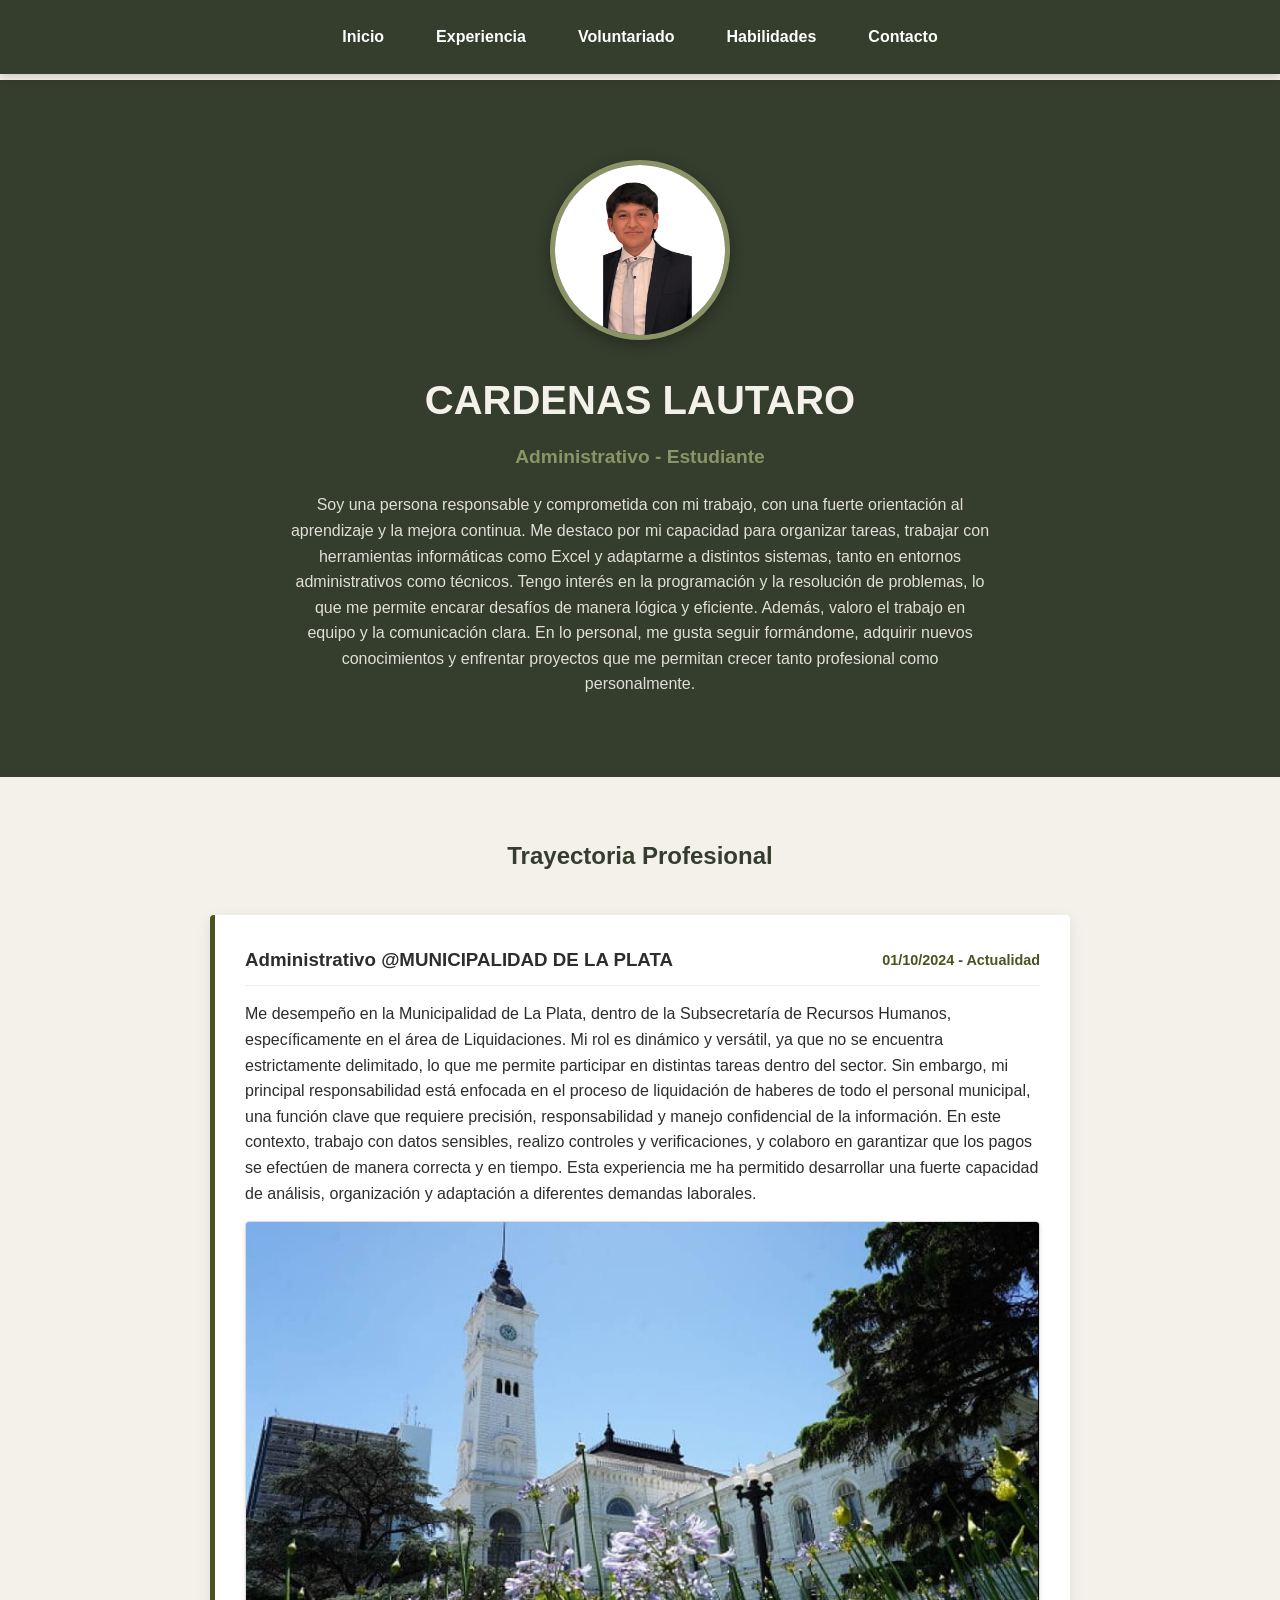
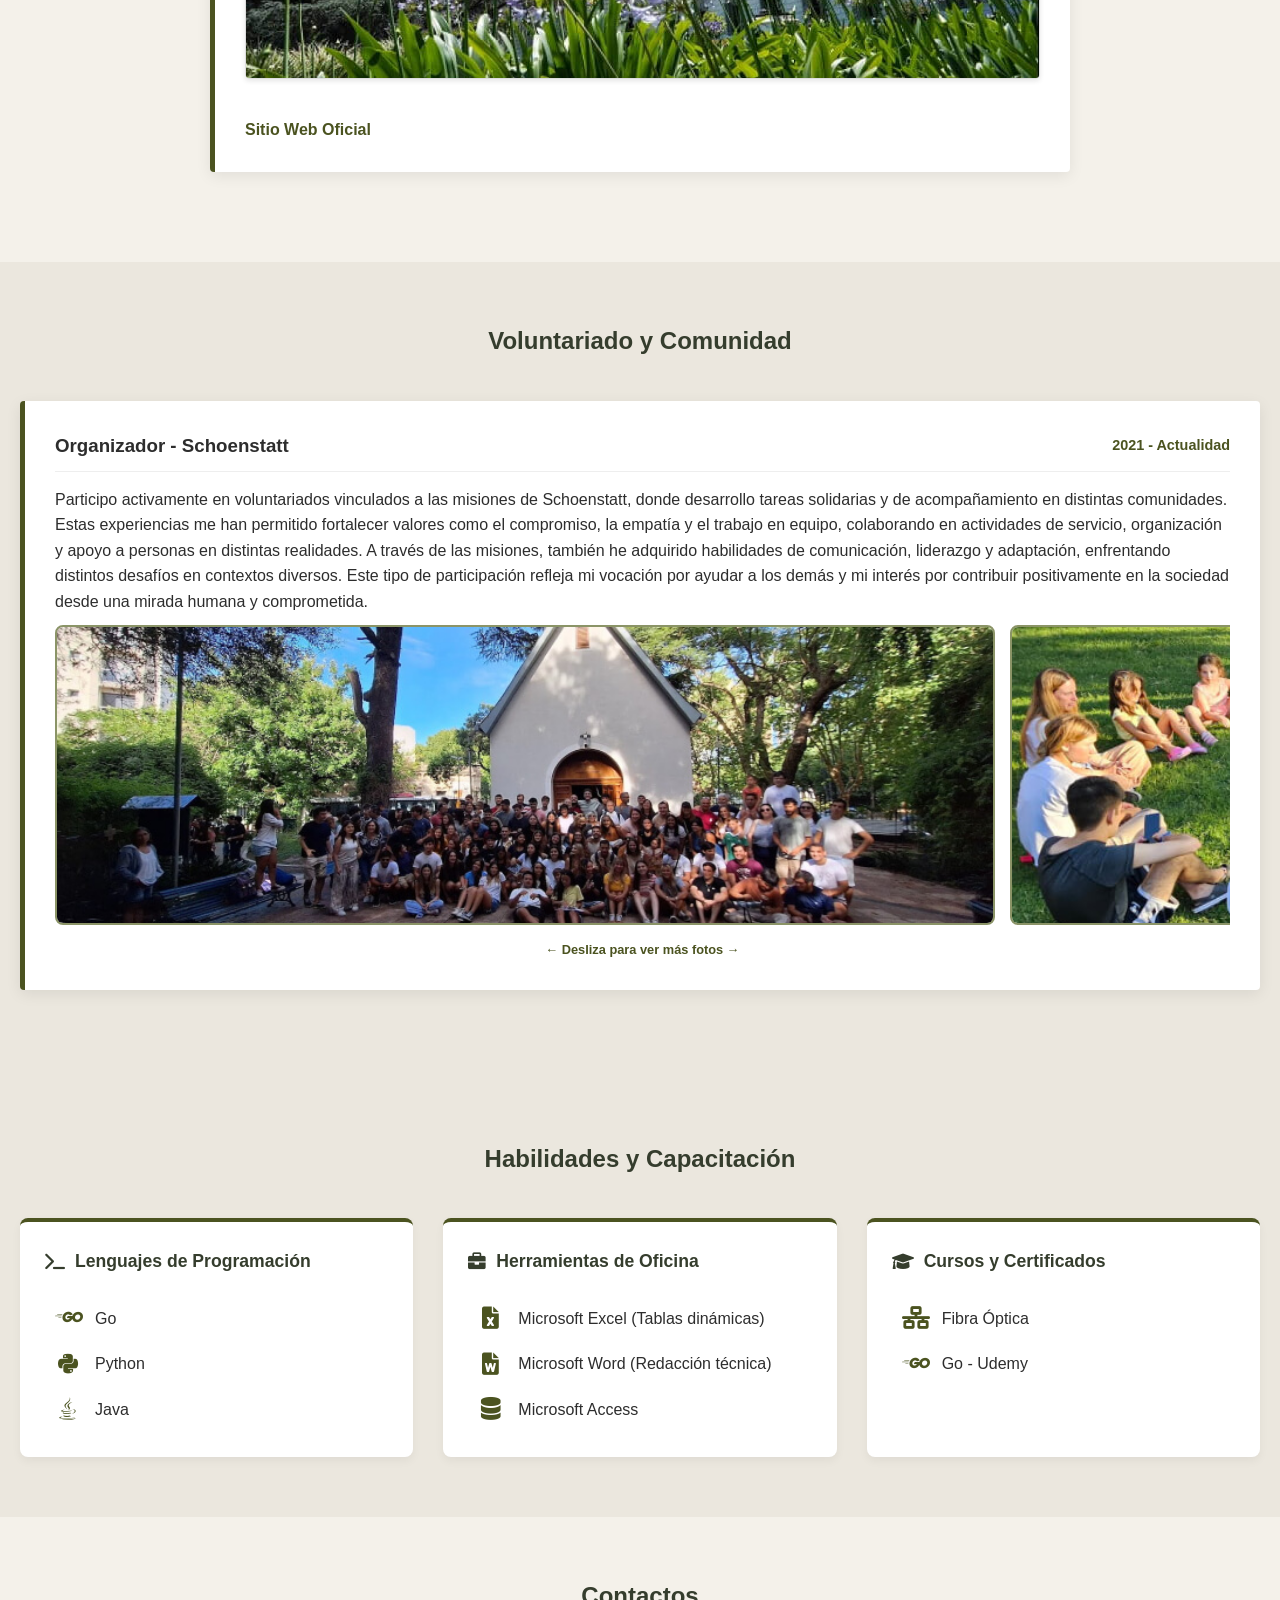
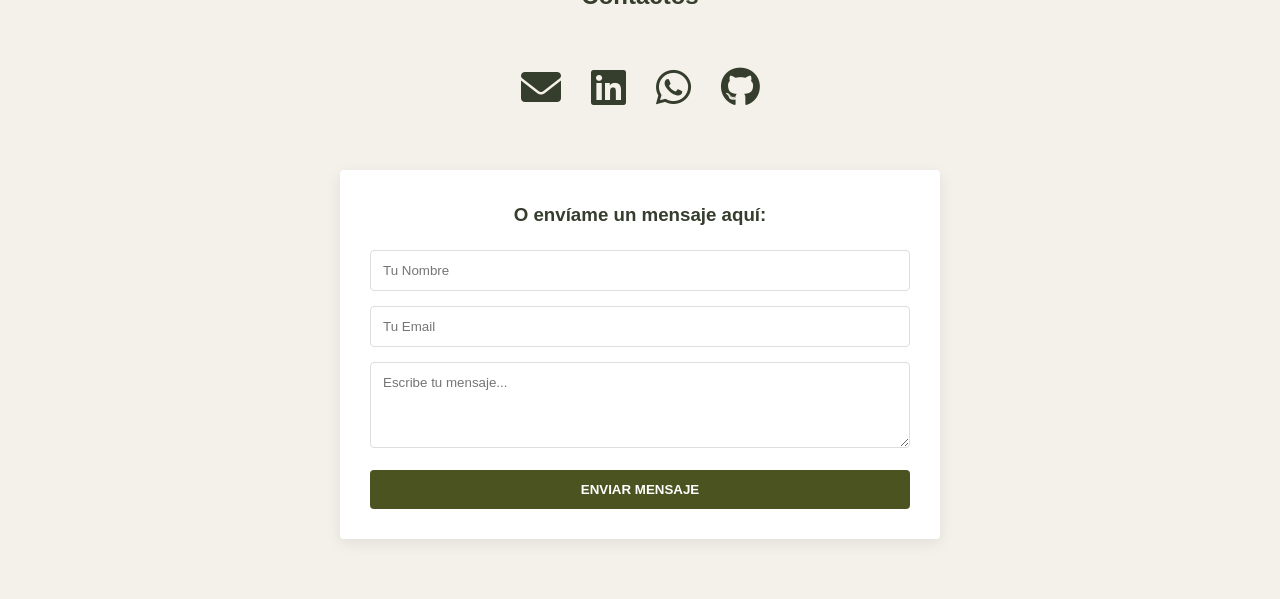
==== commit 70cf2e7e: "Merge branch 'main' of https://github.com/lautaroCardenas/cv-cardenas-lautaro into 1-reducir-espacio" ====
--- a/index.html
+++ b/index.html
@@ -3,7 +3,7 @@
 <head>
     <meta charset="UTF-8">
     <meta name="viewport" content="width=device-width, initial-scale=1.0">
-    <title>CV Profesional</title> <link href="https://fonts.googleapis.com/css2?family=Montserrat:wght@700&family=Open+Sans:wght@400;600&display=swap" rel="stylesheet">
+    <title>CV Profesional</title>
     <link rel="stylesheet" href="https://cdnjs.cloudflare.com/ajax/libs/font-awesome/6.0.0/css/all.min.css">
     <link rel="stylesheet" href="style.css">
 </head>
@@ -46,7 +46,7 @@
                 <img src="./fotos/muni.jpg" alt="Evidencia de trabajo en Empresa" class="work-img">
 
                 <div class="card-links">
-                    <a href="https://www.laplata.gob.ar/#/" target="_blank" class="external-link">Sitio Web Oficial</a>
+                    <a href="https://www.laplata.gob.ar/#/" target="_blank" rel="noopener noreferrer" class="external-link">Sitio Web Oficial</a>
                 </div>
             </div>
         </div>
@@ -65,9 +65,9 @@
             <p>Participo activamente en voluntariados vinculados a las misiones de Schoenstatt, donde desarrollo tareas solidarias y de acompañamiento en distintas comunidades. Estas experiencias me han permitido fortalecer valores como el compromiso, la empatía y el trabajo en equipo, colaborando en actividades de servicio, organización y apoyo a personas en distintas realidades. A través de las misiones, también he adquirido habilidades de comunicación, liderazgo y adaptación, enfrentando distintos desafíos en contextos diversos. Este tipo de participación refleja mi vocación por ayudar a los demás y mi interés por contribuir positivamente en la sociedad desde una mirada humana y comprometida.</p>
             
             <div class="carrusel">
-                <img src="./fotos/mf1.jpg" alt="Foto 1">
-                <img src="./fotos/mf2.jpg" alt="Foto 2">
-                <img src="./fotos/mf3.jpg" alt="Foto 3">
+                <img src="./fotos/mf1.jpg" alt="Foto 1" class="carrusel-img">
+                <img src="./fotos/mf2.jpg" alt="Foto 2" class="carrusel-img">
+                <img src="./fotos/mf3.jpg" alt="Foto 3" class="carrusel-img">
             </div>
             <p class="instruccion-carrusel">← Desliza para ver más fotos →</p>
         </div>
@@ -118,15 +118,15 @@
                 <i class="fas fa-envelope"></i>
             </a>
             
-            <a href="https://www.linkedin.com/in/lautaro-c%C3%A1rdenas-45a643280/" target="_blank" class="contact-icon" title="LinkedIn">
+            <a href="https://www.linkedin.com/in/lautaro-c%C3%A1rdenas-45a643280/" target="_blank" rel="noopener noreferrer" class="contact-icon" title="LinkedIn">
                 <i class="fab fa-linkedin"></i>
             </a>
-            
-            <a href="https://wa.me/5492214946149" target="_blank" class="contact-icon" title="WhatsApp">
+                        
+            <a href="https://wa.me/5492214946149" target="_blank" rel="noopener noreferrer" class="contact-icon" title="WhatsApp">
                 <i class="fab fa-whatsapp"></i>
             </a>
-            
-            <a href="https://github.com/lautaroCardenas" target="_blank" class="contact-icon" title="GitHub">
+                        
+            <a href="https://github.com/lautaroCardenas" target="_blank" rel="noopener noreferrer" class="contact-icon" title="GitHub">
                 <i class="fab fa-github"></i>
             </a>
         </div>
